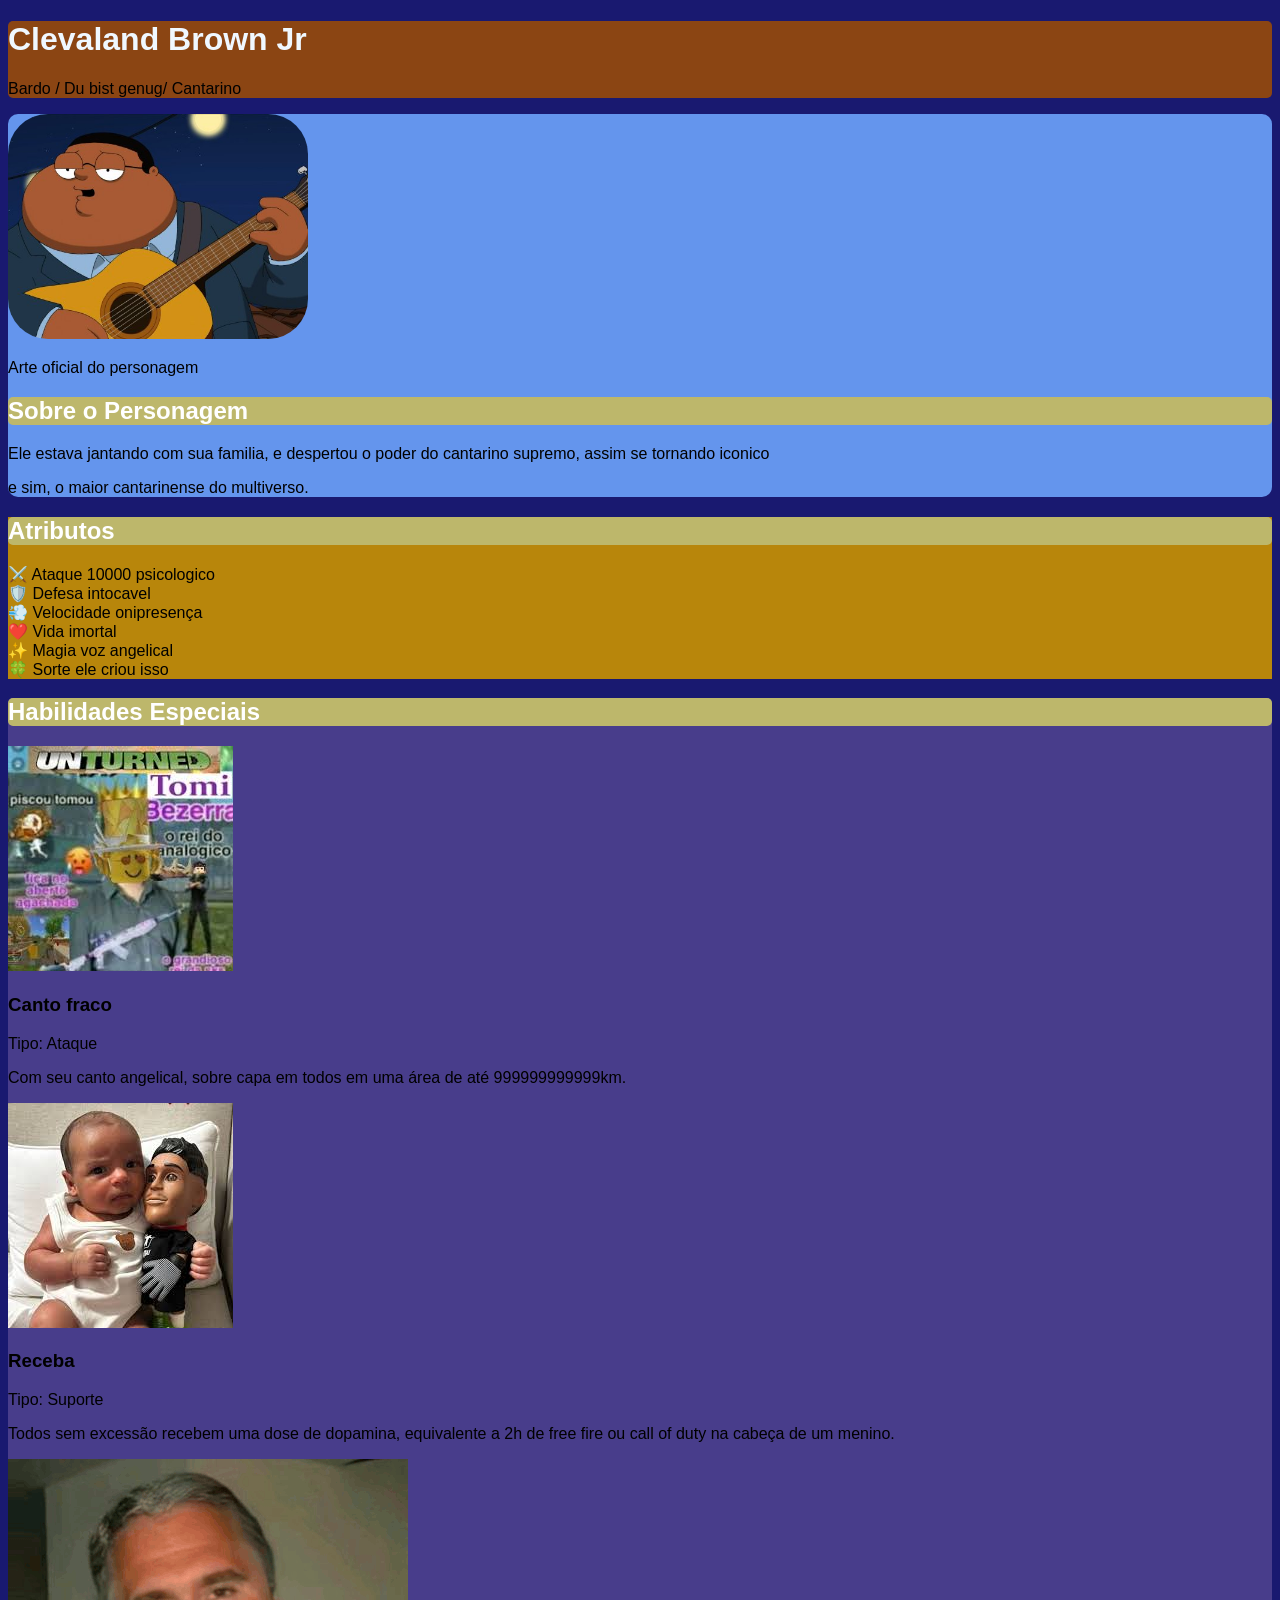
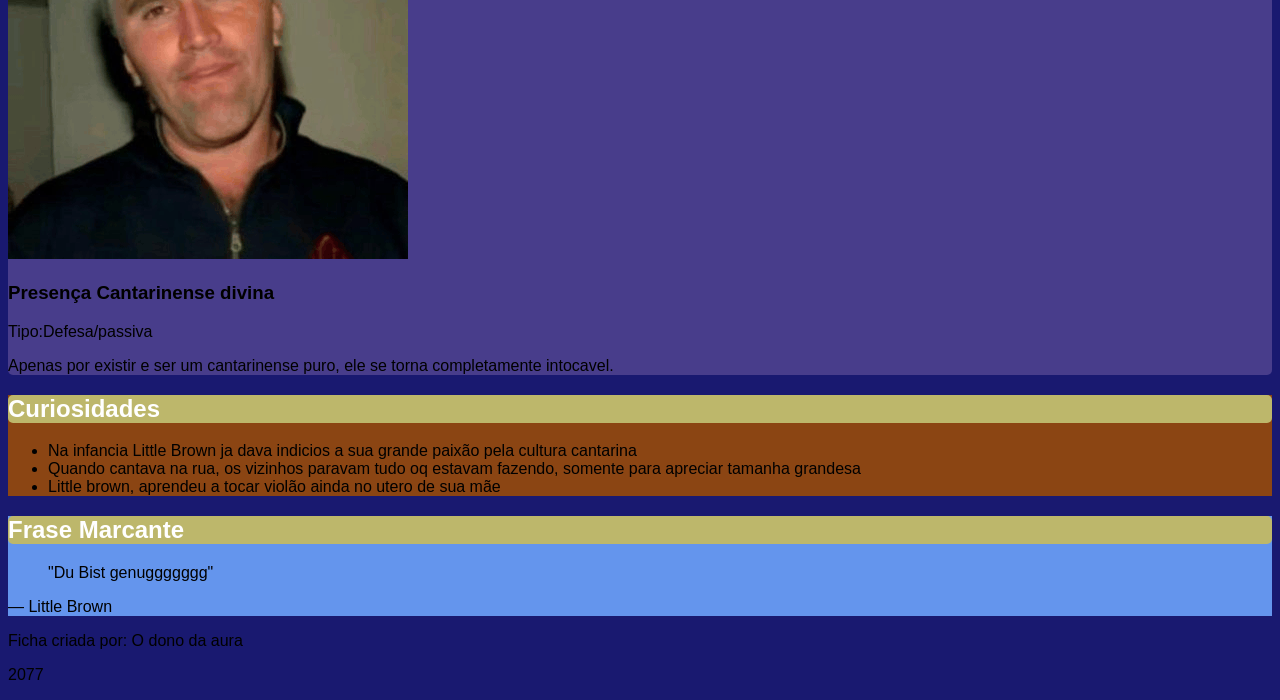
==== index.html @ b0c07bc2 "CANTARINO" ====
<!DOCTYPE html>
<html lang="pt-br">
<head>
  <meta charset="UTF-8">
  <meta name="viewport" content="width=device-width, initial-scale=1.0">
  <title>Ficha Técnica do Personagem</title>

  <!-- ============================================================
       ATIVIDADE: Estilizando com CSS
       Seu nome: 
       Personagem escolhido: 
       Data: 
       ============================================================ -->

  <link rel="stylesheet" href="style.css">
</head>
<body>

  <!-- ========== CABEÇALHO ========== -->
  <header id="cabecalho">
    <h1 id="nome-personagem">Clevaland Brown Jr</h1>
    <p id="titulo-personagem">Bardo / Du bist genug/ Cantarino</p>
  </header>

  <!-- ========== CONTEÚDO PRINCIPAL ========== -->
  <main id="conteudo-principal">

    <!-- SEÇÃO: Apresentação -->
    <section id="secao-apresentacao">

      <div id="bloco-imagem">
        <img
          id="imagem-personagem"
          src="teste.png"
          alt="Imagem do personagem"
          width="300"
        >
        <p class="legenda">Arte oficial do personagem</p>
      </div>

      <div id="bloco-descricao">
        <h2 class="titulo-secao">Sobre o Personagem</h2>
        <p class="texto-descricao">
          Ele estava jantando com sua familia, e despertou o poder do cantarino supremo,
           assim se tornando iconico
        </p>
        <p class="texto-descricao">
            e sim, o maior cantarinense do multiverso.
        </p>
      </div>

    </section>

    <!-- SEÇÃO: Atributos -->
    <section id="secao-atributos">
      <h2 class="titulo-secao">Atributos</h2>

      <div id="grade-atributos">

        <div class="card-atributo">
          <span class="icone-atributo">⚔️</span>
          <span class="nome-atributo">Ataque</span>
          <span class="valor-atributo">10000 psicologico</span>
        </div>

        <div class="card-atributo">
          <span class="icone-atributo">🛡️</span>
          <span class="nome-atributo">Defesa</span>
          <span class="valor-atributo">intocavel</span>
        </div>

        <div class="card-atributo">
          <span class="icone-atributo">💨</span>
          <span class="nome-atributo">Velocidade</span>
          <span class="valor-atributo">onipresença</span>
        </div>

        <div class="card-atributo">
          <span class="icone-atributo">❤️</span>
          <span class="nome-atributo">Vida</span>
          <span class="valor-atributo">imortal</span>
        </div>

        <div class="card-atributo">
          <span class="icone-atributo">✨</span>
          <span class="nome-atributo">Magia</span>
          <span class="valor-atributo">voz angelical</span>
        </div>

        <div class="card-atributo">
          <span class="icone-atributo">🍀</span>
          <span class="nome-atributo">Sorte</span>
          <span class="valor-atributo">ele criou isso</span>
        </div>

      </div>
    </section>

    <!-- SEÇÃO: Habilidades -->
    <section id="secao-habilidades">
      <h2 class="titulo-secao">Habilidades Especiais</h2>

      <div id="lista-habilidades">

        <article class="card-habilidade">
          <img
            class="imagem-habilidade"
            src="images.png"
            alt="Imagem da habilidade 1"
          >
          <div class="info-habilidade">
            <h3 class="nome-habilidade">Canto fraco</h3>
            <p class="tipo-habilidade">Tipo: Ataque</p>
            <p class="descricao-habilidade">Com seu canto angelical, sobre capa em todos em uma área de até 999999999999km.</p>
          </div>
        </article>

        <article class="card-habilidade">
          <img
            class="imagem-habilidade"
            src="recebapequeno.png"
            alt="Imagem da habilidade 2"
          >
          <div class="info-habilidade">
            <h3 class="nome-habilidade">Receba</h3>
            <p class="tipo-habilidade">Tipo: Suporte</p>
            <p class="descricao-habilidade">Todos sem excessão recebem uma dose de dopamina, equivalente a 2h de free fire ou call of duty na cabeça de um menino.</p>
          </div>
        </article>

        <article class="card-habilidade">
          <img
            class="imagem-habilidade"
            src="charlie-kirk-charlie-kirk-meme.png"
            alt="Imagem da habilidade 3"
          >
          <div class="info-habilidade">
            <h3 class="nome-habilidade">Presença Cantarinense divina</h3>
            <p class="tipo-habilidade">Tipo:Defesa/passiva</p>
            <p class="descricao-habilidade">Apenas por existir e ser um cantarinense puro, ele se torna completamente intocavel.</p>
          </div>
        </article>

      </div>
    </section>

    <!-- SEÇÃO: Curiosidades -->
    <section id="secao-curiosidades">
      <h2 class="titulo-secao">Curiosidades</h2>

      <ul id="lista-curiosidades">
        <li class="item-curiosidade">Na infancia Little Brown ja dava indicios a sua grande paixão pela cultura cantarina</li>
        <li class="item-curiosidade">Quando cantava na rua, os vizinhos paravam tudo oq estavam fazendo, somente para apreciar tamanha grandesa</li>
        <li class="item-curiosidade">Little brown, aprendeu a tocar violão ainda no utero de sua mãe</li>
      </ul>
    </section>

    <!-- SEÇÃO: Frases memoráveis -->
    <section id="secao-frases">
      <h2 class="titulo-secao">Frase Marcante</h2>

      <blockquote id="frase-personagem">
        "Du Bist genuggggggg"
      </blockquote>
      <p id="autor-frase">— Little Brown</p>

    </section>

  </main>

  <!-- ========== RODAPÉ ========== -->
  <footer id="rodape">
    <p id="creditos">Ficha criada por: <span id="nome-aluno">O dono da aura</span></p>
    <p id="ano">2077</p>
  </footer>

</body>
</html>
---- style.css ----
/* ============================================================
   ATIVIDADE: Estilizando com CSS — Ficha Técnica do Personagem
   Aluno(a): 
   Turma: 
   Data: 
   ============================================================ */


/* ============================================================
   DICA: Como selecionar elementos no CSS

   Por TAG:       h1 { }          (aplica em todos os h1)
   Por ID:        #nome-id { }    (aplica em UM elemento específico)
   Por CLASSE:    .nome-classe { }(aplica em vários elementos de uma vez)
   ============================================================ */


/* ----------------------------------------------------------
   1. ESTILOS GERAIS DA PÁGINA
   Aqui você configura o visual padrão do site inteiro.
   Sugestão: defina a cor de fundo, a fonte padrão e a cor do texto.
   ---------------------------------------------------------- */

   body {
    background-color:midnightblue;
    font-family:'Gill Sans', 'Gill Sans MT', Calibri, 'Trebuchet MS', sans-serif
   }
   
   
   /* ----------------------------------------------------------
      2. CABEÇALHO  →  #cabecalho
      A área do topo com o nome e título do personagem.
      ---------------------------------------------------------- */
   
   #cabecalho {
   background-color:saddlebrown;
   border-radius: 5px;
   }
   
   #nome-personagem {
    color:aliceblue;
   }
   
   #titulo-personagem {
   }
   
   
   /* ----------------------------------------------------------
      3. CONTEÚDO PRINCIPAL  →  #conteudo-principal
      O bloco que envolve tudo entre o cabeçalho e o rodapé.
      ---------------------------------------------------------- */
   
   #conteudo-principal {
   
   }
   
   
   /* ----------------------------------------------------------
      4. SEÇÃO DE APRESENTAÇÃO  →  #secao-apresentacao
      Imagem do personagem + texto de descrição lado a lado.
      ---------------------------------------------------------- */
   
   #secao-apresentacao {
   background-color:cornflowerblue;
   border-radius: 10px;
   }
   
   #bloco-imagem {
   
   }
   
   #imagem-personagem {
    border-radius: 40px;
   }
   
   .legenda {
   
   }
   
   #bloco-descricao {
   
   }
   
   
   /* ----------------------------------------------------------
      5. TÍTULOS DE SEÇÃO  →  .titulo-secao
      Usados em todas as seções da página.
      ---------------------------------------------------------- */
   
   .titulo-secao {
   background-color:darkkhaki;
   color: white;
   border-radius: 5px;
   }
   
   
   /* ----------------------------------------------------------
      6. TEXTOS DE DESCRIÇÃO  →  .texto-descricao
      Parágrafos dentro do bloco de descrição do personagem.
      ---------------------------------------------------------- */
   
   .texto-descricao {
   
   }
   
   
   /* ----------------------------------------------------------
      7. SEÇÃO DE ATRIBUTOS  →  #secao-atributos
      A grade com os cards de atributo (ataque, defesa, etc.).
      ---------------------------------------------------------- */
   
   #secao-atributos {
   background-color:darkgoldenrod;
   }
   
   #grade-atributos {
   
   }
   
   /* Cada card de atributo individualmente */
   .card-atributo {
   
   }
   
   .icone-atributo {
   
   }
   
   .nome-atributo {
   
   }
   
   .valor-atributo {
   
   }
   
   
   /* ----------------------------------------------------------
      8. SEÇÃO DE HABILIDADES  →  #secao-habilidades
      Lista de habilidades com imagem e descrição.
      ---------------------------------------------------------- */
   
   #secao-habilidades {
   background-color:darkslateblue;
   border-radius: 5px;
   }
   
   #lista-habilidades {
   
   }
   
   /* Cada card de habilidade */
   .card-habilidade {
   
   }
   
   .imagem-habilidade {
   
   }
   
   .info-habilidade {
   
   }
   
   .nome-habilidade {
   
   }
   
   .tipo-habilidade {
   
   }
   
   .descricao-habilidade {
   
   }
   
   
   /* ----------------------------------------------------------
      9. SEÇÃO DE CURIOSIDADES  →  #secao-curiosidades
      Lista com fatos sobre o personagem.
      ---------------------------------------------------------- */
   
   #secao-curiosidades {
   background-color: saddlebrown;
   }
   
   #lista-curiosidades {
   
   }
   
   .item-curiosidade {
   
   }
   
   
   /* ----------------------------------------------------------
      10. SEÇÃO DE FRASES  →  #secao-frases
      A frase marcante do personagem em destaque.
      ---------------------------------------------------------- */
   
   #secao-frases {
   background-color:cornflowerblue;
   }
   
   #frase-personagem {
   
   }
   
   #autor-frase {
   
   }
   
   
   /* ----------------------------------------------------------
      11. RODAPÉ  →  #rodape
      Área inferior com os créditos da ficha.
      ---------------------------------------------------------- */
   
   #rodape {
   
   }
   
   #creditos {
   
   }
   
   #nome-aluno {
   
   }
   
   #ano {
   
   }
   
   
   /* ----------------------------------------------------------
      ÁREA LIVRE
      Quer adicionar mais estilos? Use este espaço!
      ---------------------------------------------------------- */
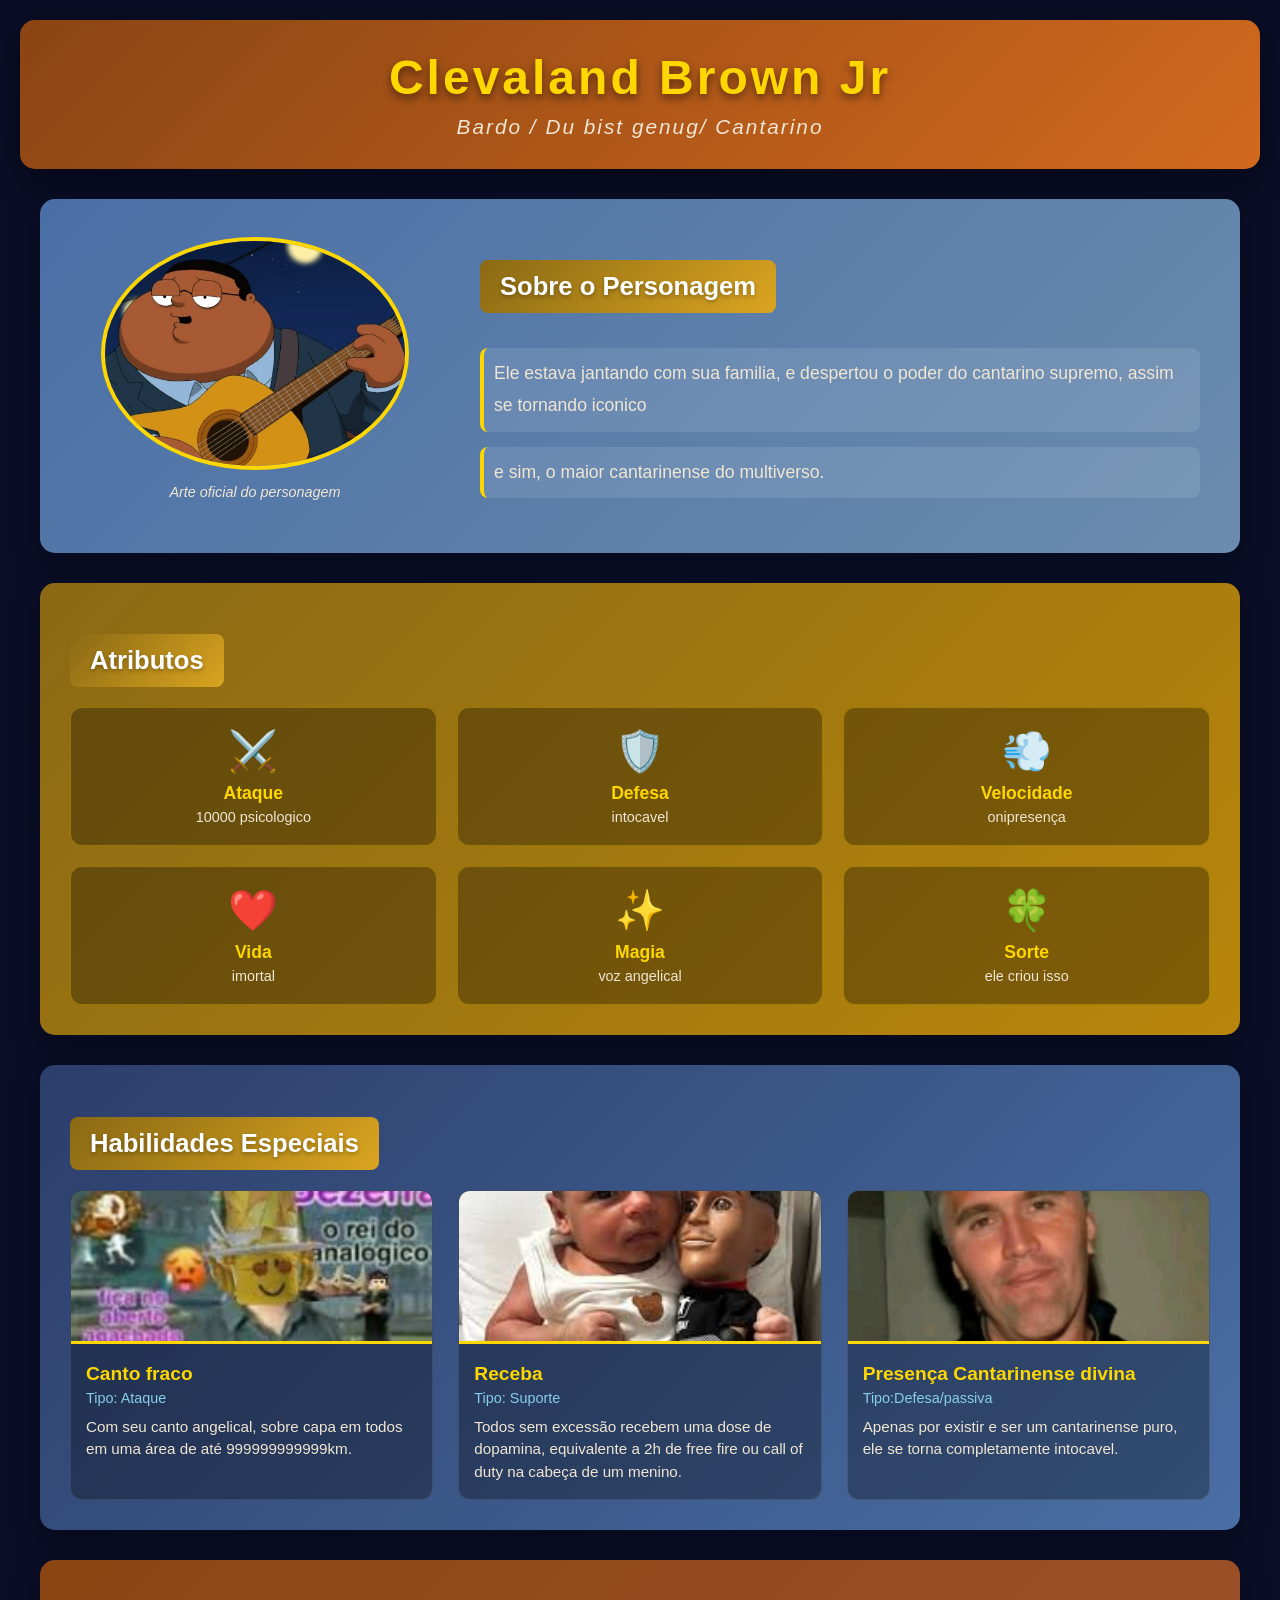
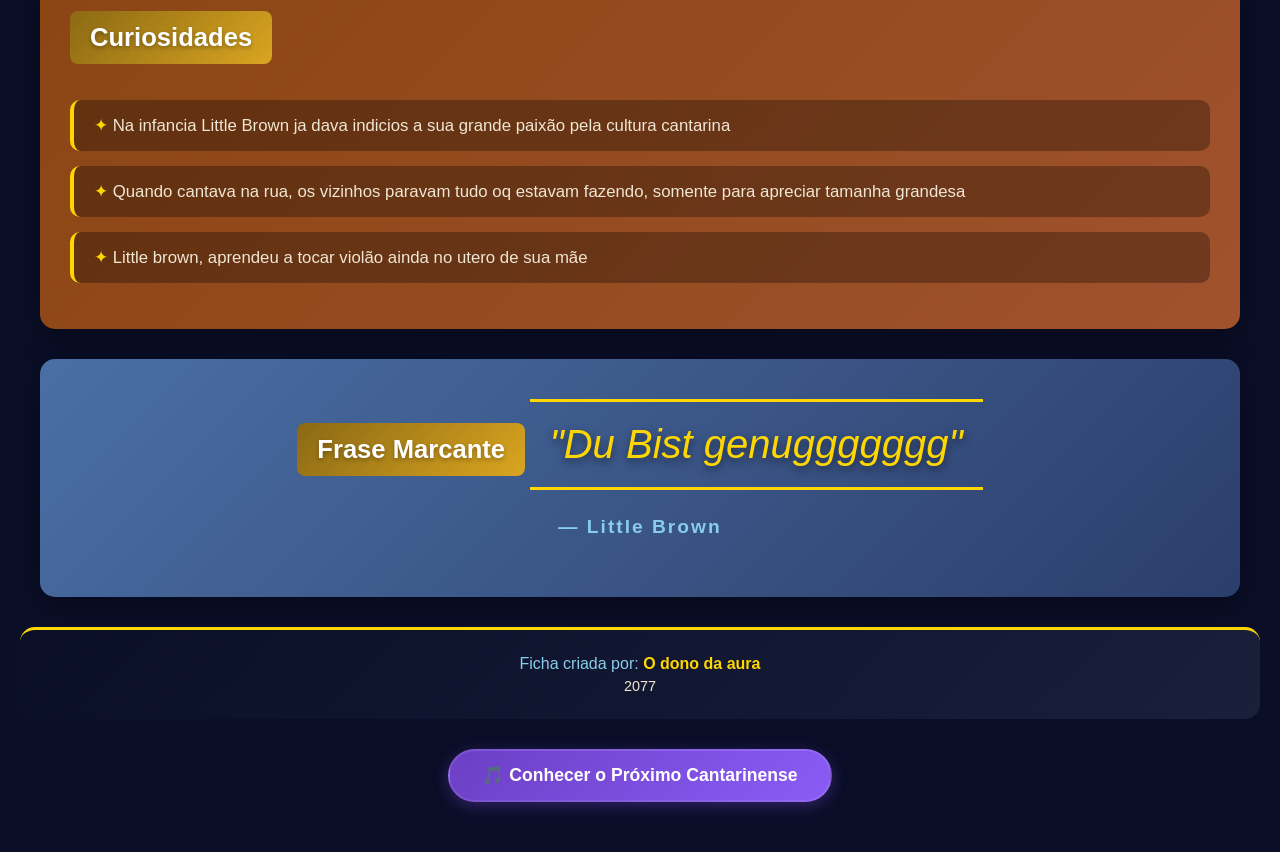
==== commit 3d0f6e08: "melhora" ====
--- a/index.html
+++ b/index.html
@@ -174,5 +174,11 @@
     <p id="ano">2077</p>
   </footer>
 
+  <!-- SEÇÃO: Navegação -->
+<section id="secao-navegacao" style="text-align: center; padding: 20px 0;">
+    <a href="../personagem2/index.html" class="btn-navegar">
+        🎵 Conhecer o Próximo Cantarinense
+    </a>
+</section>  
 </body>
 </html>
--- a/style.css
+++ b/style.css
@@ -5,7 +5,6 @@
    Data: 
    ============================================================ */
 
-
 /* ============================================================
    DICA: Como selecionar elementos no CSS
 
@@ -14,226 +13,418 @@
    Por CLASSE:    .nome-classe { }(aplica em vários elementos de uma vez)
    ============================================================ */
 
-
 /* ----------------------------------------------------------
    1. ESTILOS GERAIS DA PÁGINA
-   Aqui você configura o visual padrão do site inteiro.
-   Sugestão: defina a cor de fundo, a fonte padrão e a cor do texto.
-   ---------------------------------------------------------- */
-
-   body {
-    background-color:midnightblue;
-    font-family:'Gill Sans', 'Gill Sans MT', Calibri, 'Trebuchet MS', sans-serif
-   }
-   
-   
-   /* ----------------------------------------------------------
-      2. CABEÇALHO  →  #cabecalho
-      A área do topo com o nome e título do personagem.
-      ---------------------------------------------------------- */
-   
-   #cabecalho {
-   background-color:saddlebrown;
-   border-radius: 5px;
-   }
-   
-   #nome-personagem {
-    color:aliceblue;
-   }
-   
-   #titulo-personagem {
-   }
-   
-   
-   /* ----------------------------------------------------------
-      3. CONTEÚDO PRINCIPAL  →  #conteudo-principal
-      O bloco que envolve tudo entre o cabeçalho e o rodapé.
-      ---------------------------------------------------------- */
-   
-   #conteudo-principal {
-   
-   }
-   
-   
-   /* ----------------------------------------------------------
-      4. SEÇÃO DE APRESENTAÇÃO  →  #secao-apresentacao
-      Imagem do personagem + texto de descrição lado a lado.
-      ---------------------------------------------------------- */
-   
-   #secao-apresentacao {
-   background-color:cornflowerblue;
-   border-radius: 10px;
-   }
-   
-   #bloco-imagem {
-   
-   }
-   
-   #imagem-personagem {
-    border-radius: 40px;
-   }
-   
-   .legenda {
-   
-   }
-   
-   #bloco-descricao {
-   
-   }
-   
-   
-   /* ----------------------------------------------------------
-      5. TÍTULOS DE SEÇÃO  →  .titulo-secao
-      Usados em todas as seções da página.
-      ---------------------------------------------------------- */
-   
-   .titulo-secao {
-   background-color:darkkhaki;
-   color: white;
-   border-radius: 5px;
-   }
-   
-   
-   /* ----------------------------------------------------------
-      6. TEXTOS DE DESCRIÇÃO  →  .texto-descricao
-      Parágrafos dentro do bloco de descrição do personagem.
-      ---------------------------------------------------------- */
-   
-   .texto-descricao {
-   
-   }
-   
-   
-   /* ----------------------------------------------------------
-      7. SEÇÃO DE ATRIBUTOS  →  #secao-atributos
-      A grade com os cards de atributo (ataque, defesa, etc.).
-      ---------------------------------------------------------- */
-   
-   #secao-atributos {
-   background-color:darkgoldenrod;
-   }
-   
-   #grade-atributos {
-   
-   }
-   
-   /* Cada card de atributo individualmente */
-   .card-atributo {
-   
-   }
-   
-   .icone-atributo {
-   
-   }
-   
-   .nome-atributo {
-   
-   }
-   
-   .valor-atributo {
-   
-   }
-   
-   
-   /* ----------------------------------------------------------
-      8. SEÇÃO DE HABILIDADES  →  #secao-habilidades
-      Lista de habilidades com imagem e descrição.
-      ---------------------------------------------------------- */
-   
-   #secao-habilidades {
-   background-color:darkslateblue;
-   border-radius: 5px;
-   }
-   
-   #lista-habilidades {
-   
-   }
-   
-   /* Cada card de habilidade */
-   .card-habilidade {
-   
-   }
-   
-   .imagem-habilidade {
-   
-   }
-   
-   .info-habilidade {
-   
-   }
-   
-   .nome-habilidade {
-   
-   }
-   
-   .tipo-habilidade {
-   
-   }
-   
-   .descricao-habilidade {
-   
-   }
-   
-   
-   /* ----------------------------------------------------------
-      9. SEÇÃO DE CURIOSIDADES  →  #secao-curiosidades
-      Lista com fatos sobre o personagem.
-      ---------------------------------------------------------- */
-   
-   #secao-curiosidades {
-   background-color: saddlebrown;
-   }
-   
-   #lista-curiosidades {
-   
-   }
-   
-   .item-curiosidade {
-   
-   }
-   
-   
-   /* ----------------------------------------------------------
-      10. SEÇÃO DE FRASES  →  #secao-frases
-      A frase marcante do personagem em destaque.
-      ---------------------------------------------------------- */
-   
-   #secao-frases {
-   background-color:cornflowerblue;
-   }
-   
-   #frase-personagem {
-   
-   }
-   
-   #autor-frase {
-   
-   }
-   
-   
-   /* ----------------------------------------------------------
-      11. RODAPÉ  →  #rodape
-      Área inferior com os créditos da ficha.
-      ---------------------------------------------------------- */
-   
-   #rodape {
-   
-   }
-   
-   #creditos {
-   
-   }
-   
-   #nome-aluno {
-   
-   }
-   
-   #ano {
-   
-   }
-   
-   
-   /* ----------------------------------------------------------
-      ÁREA LIVRE
-      Quer adicionar mais estilos? Use este espaço!
-      ---------------------------------------------------------- */+   ============================================================ */
+
+body {
+    background-color: #0a0e27;  /* Cor de fundo mais escura e elegante */
+    font-family: 'Gill Sans', 'Gill Sans MT', Calibri, 'Trebuchet MS', sans-serif;
+    color: #ffffff;
+    margin: 0;
+    padding: 20px;
+    min-height: 100vh;
+}
+
+/* ----------------------------------------------------------
+   2. CABEÇALHO
+   ============================================================ */
+
+#cabecalho {
+    background: linear-gradient(135deg, #8B4513, #D2691E);
+    border-radius: 15px;
+    padding: 30px;
+    text-align: center;
+    margin-bottom: 30px;
+    box-shadow: 0 8px 32px rgba(0,0,0,0.5);
+}
+
+#nome-personagem {
+    color: #FFD700;
+    font-size: 3em;
+    margin: 0;
+    text-shadow: 0 4px 8px rgba(0,0,0,0.5);
+    letter-spacing: 3px;
+}
+
+#titulo-personagem {
+    color: #f0e6d3;
+    font-size: 1.3em;
+    margin: 10px 0 0 0;
+    font-style: italic;
+    letter-spacing: 2px;
+}
+
+/* ----------------------------------------------------------
+   3. CONTEÚDO PRINCIPAL
+   ============================================================ */
+
+#conteudo-principal {
+    max-width: 1200px;
+    margin: 0 auto;
+}
+
+/* ----------------------------------------------------------
+   4. SEÇÃO DE APRESENTAÇÃO
+   USANDO GRID: 2 colunas - imagem | descrição
+   ============================================================ */
+
+#secao-apresentacao {
+    background: linear-gradient(135deg, #4a6fa5, #6b8cae);
+    border-radius: 15px;
+    padding: 30px;
+    margin-bottom: 30px;
+    display: grid;
+    grid-template-columns: 1fr 2fr;  /* Imagem 1 parte, texto 2 partes */
+    gap: 30px;
+    align-items: center;
+    box-shadow: 0 8px 32px rgba(0,0,0,0.3);
+}
+
+#bloco-imagem {
+    text-align: center;
+}
+
+#imagem-personagem {
+    border-radius: 50%;
+    border: 4px solid #FFD700;
+    width: 100%;
+    max-width: 300px;
+    height: auto;
+    transition: transform 0.3s ease;
+}
+
+#imagem-personagem:hover {
+    transform: scale(1.05);
+}
+
+.legenda {
+    color: #f0e6d3;
+    font-size: 0.9em;
+    margin-top: 10px;
+    font-style: italic;
+}
+
+#bloco-descricao {
+    padding: 10px;
+}
+
+/* ----------------------------------------------------------
+   5. TÍTULOS DE SEÇÃO
+   ============================================================ */
+
+.titulo-secao {
+    background: linear-gradient(135deg, #8B6914, #DAA520);
+    color: white;
+    border-radius: 8px;
+    padding: 12px 20px;
+    margin-bottom: 20px;
+    font-size: 1.6em;
+    text-shadow: 0 2px 4px rgba(0,0,0,0.3);
+    display: inline-block;
+}
+
+/* ----------------------------------------------------------
+   6. TEXTOS DE DESCRIÇÃO
+   ============================================================ */
+
+.texto-descricao {
+    color: #f0e6d3;
+    font-size: 1.1em;
+    line-height: 1.8;
+    margin: 15px 0;
+    padding: 10px;
+    background: rgba(255,255,255,0.1);
+    border-radius: 8px;
+    border-left: 4px solid #FFD700;
+}
+
+/* ----------------------------------------------------------
+   7. SEÇÃO DE ATRIBUTOS
+   USANDO GRID: 3 colunas
+   ============================================================ */
+
+#secao-atributos {
+    background: linear-gradient(135deg, #8B6914, #B8860B);
+    border-radius: 15px;
+    padding: 30px;
+    margin-bottom: 30px;
+    box-shadow: 0 8px 32px rgba(0,0,0,0.3);
+}
+
+#grade-atributos {
+    display: grid;
+    grid-template-columns: repeat(3, 1fr);  /* 3 colunas iguais */
+    gap: 20px;
+}
+
+.card-atributo {
+    background: rgba(0,0,0,0.3);
+    border-radius: 12px;
+    padding: 20px;
+    text-align: center;
+    transition: transform 0.3s ease, box-shadow 0.3s ease;
+    border: 1px solid rgba(255,215,0,0.3);
+}
+
+.card-atributo:hover {
+    transform: translateY(-5px);
+    box-shadow: 0 8px 20px rgba(0,0,0,0.4);
+    background: rgba(0,0,0,0.5);
+}
+
+.icone-atributo {
+    font-size: 2.5em;
+    display: block;
+    margin-bottom: 8px;
+}
+
+.nome-atributo {
+    font-weight: bold;
+    color: #FFD700;
+    display: block;
+    font-size: 1.1em;
+}
+
+.valor-atributo {
+    color: #f0e6d3;
+    display: block;
+    font-size: 0.9em;
+    margin-top: 5px;
+}
+
+/* ----------------------------------------------------------
+   8. SEÇÃO DE HABILIDADES
+   USANDO GRID: 3 colunas
+   ============================================================ */
+
+#secao-habilidades {
+    background: linear-gradient(135deg, #2c3e6b, #4a6fa5);
+    border-radius: 15px;
+    padding: 30px;
+    margin-bottom: 30px;
+    box-shadow: 0 8px 32px rgba(0,0,0,0.3);
+}
+
+#lista-habilidades {
+    display: grid;
+    grid-template-columns: repeat(3, 1fr);  /* 3 colunas iguais */
+    gap: 25px;
+}
+
+.card-habilidade {
+    background: rgba(0,0,0,0.3);
+    border-radius: 12px;
+    overflow: hidden;
+    transition: transform 0.3s ease;
+    border: 1px solid rgba(255,255,255,0.1);
+}
+
+.card-habilidade:hover {
+    transform: scale(1.02);
+}
+
+.imagem-habilidade {
+    width: 100%;
+    height: 150px;
+    object-fit: cover;
+    border-bottom: 3px solid #FFD700;
+}
+
+.info-habilidade {
+    padding: 15px;
+}
+
+.nome-habilidade {
+    color: #FFD700;
+    font-size: 1.2em;
+    margin: 0 0 5px 0;
+}
+
+.tipo-habilidade {
+    color: #87CEEB;
+    font-size: 0.9em;
+    margin: 5px 0;
+}
+
+.descricao-habilidade {
+    color: #f0e6d3;
+    font-size: 0.95em;
+    line-height: 1.5;
+    margin: 10px 0 0 0;
+}
+
+/* ----------------------------------------------------------
+   9. SEÇÃO DE CURIOSIDADES
+   ============================================================ */
+
+#secao-curiosidades {
+    background: linear-gradient(135deg, #8B4513, #A0522D);
+    border-radius: 15px;
+    padding: 30px;
+    margin-bottom: 30px;
+    box-shadow: 0 8px 32px rgba(0,0,0,0.3);
+}
+
+#lista-curiosidades {
+    list-style: none;
+    padding: 0;
+    display: grid;
+    grid-template-columns: 1fr;  /* 1 coluna */
+    gap: 15px;
+}
+
+.item-curiosidade {
+    background: rgba(0,0,0,0.3);
+    padding: 15px 20px;
+    border-radius: 10px;
+    border-left: 4px solid #FFD700;
+    color: #f0e6d3;
+    font-size: 1.05em;
+    transition: transform 0.2s ease;
+}
+
+.item-curiosidade:hover {
+    transform: translateX(10px);
+    background: rgba(0,0,0,0.5);
+}
+
+.item-curiosidade::before {
+    content: "✦ ";
+    color: #FFD700;
+}
+
+/* ----------------------------------------------------------
+   10. SEÇÃO DE FRASES
+   ============================================================ */
+
+#secao-frases {
+    background: linear-gradient(135deg, #4a6fa5, #2c3e6b);
+    border-radius: 15px;
+    padding: 40px 30px;
+    margin-bottom: 30px;
+    text-align: center;
+    box-shadow: 0 8px 32px rgba(0,0,0,0.3);
+}
+
+#frase-personagem {
+    font-size: 2.5em;
+    color: #FFD700;
+    font-style: italic;
+    margin: 0;
+    padding: 20px;
+    border-top: 3px solid #FFD700;
+    border-bottom: 3px solid #FFD700;
+    display: inline-block;
+    text-shadow: 0 4px 8px rgba(0,0,0,0.5);
+}
+
+#autor-frase {
+    color: #87CEEB;
+    font-size: 1.2em;
+    margin-top: 20px;
+    font-weight: bold;
+    letter-spacing: 2px;
+}
+
+/* ----------------------------------------------------------
+   11. RODAPÉ
+   ============================================================ */
+
+#rodape {
+    background: linear-gradient(135deg, #0a0e27, #1a1f3a);
+    border-radius: 15px;
+    padding: 20px;
+    text-align: center;
+    margin-top: 30px;
+    border-top: 3px solid #FFD700;
+}
+
+#creditos {
+    color: #87CEEB;
+    font-size: 1em;
+    margin: 5px 0;
+}
+
+#nome-aluno {
+    color: #FFD700;
+    font-weight: bold;
+}
+
+#ano {
+    color: #f0e6d3;
+    font-size: 0.9em;
+    margin: 5px 0;
+}
+
+/* ----------------------------------------------------------
+   12. BOTÃO DE NAVEGAÇÃO (NOVO!)
+   ============================================================ */
+
+.btn-navegar {
+    display: inline-block;
+    padding: 14px 32px;
+    background: linear-gradient(135deg, #6C3FC5, #8B5CF6);
+    color: white;
+    text-decoration: none;
+    border-radius: 50px;
+    font-weight: bold;
+    font-size: 1.1em;
+    transition: all 0.3s ease;
+    box-shadow: 0 4px 15px rgba(108, 63, 197, 0.4);
+    margin: 10px 0;
+    border: 2px solid rgba(255,255,255,0.1);
+}
+
+.btn-navegar:hover {
+    background: linear-gradient(135deg, #4A2A8A, #6C3FC5);
+    transform: translateY(-2px);
+    box-shadow: 0 8px 25px rgba(108, 63, 197, 0.6);
+    border-color: #FFD700;
+}
+
+/* ----------------------------------------------------------
+   13. RESPONSIVIDADE
+   ============================================================ */
+
+/* Para telas menores que 768px (tablets e celulares) */
+@media (max-width: 768px) {
+    #secao-apresentacao {
+        grid-template-columns: 1fr;  /* Vira 1 coluna */
+        text-align: center;
+    }
+    
+    #grade-atributos {
+        grid-template-columns: repeat(2, 1fr);  /* 2 colunas */
+    }
+    
+    #lista-habilidades {
+        grid-template-columns: 1fr;  /* 1 coluna */
+    }
+    
+    #nome-personagem {
+        font-size: 2em;
+    }
+    
+    #frase-personagem {
+        font-size: 1.8em;
+    }
+}
+
+/* Para telas muito pequenas (celulares) */
+@media (max-width: 480px) {
+    #grade-atributos {
+        grid-template-columns: 1fr;  /* 1 coluna */
+    }
+    
+    body {
+        padding: 10px;
+    }
+    
+    .btn-navegar {
+        padding: 12px 24px;
+        font-size: 1em;
+        width: 100%;
+        text-align: center;
+    }
+}
